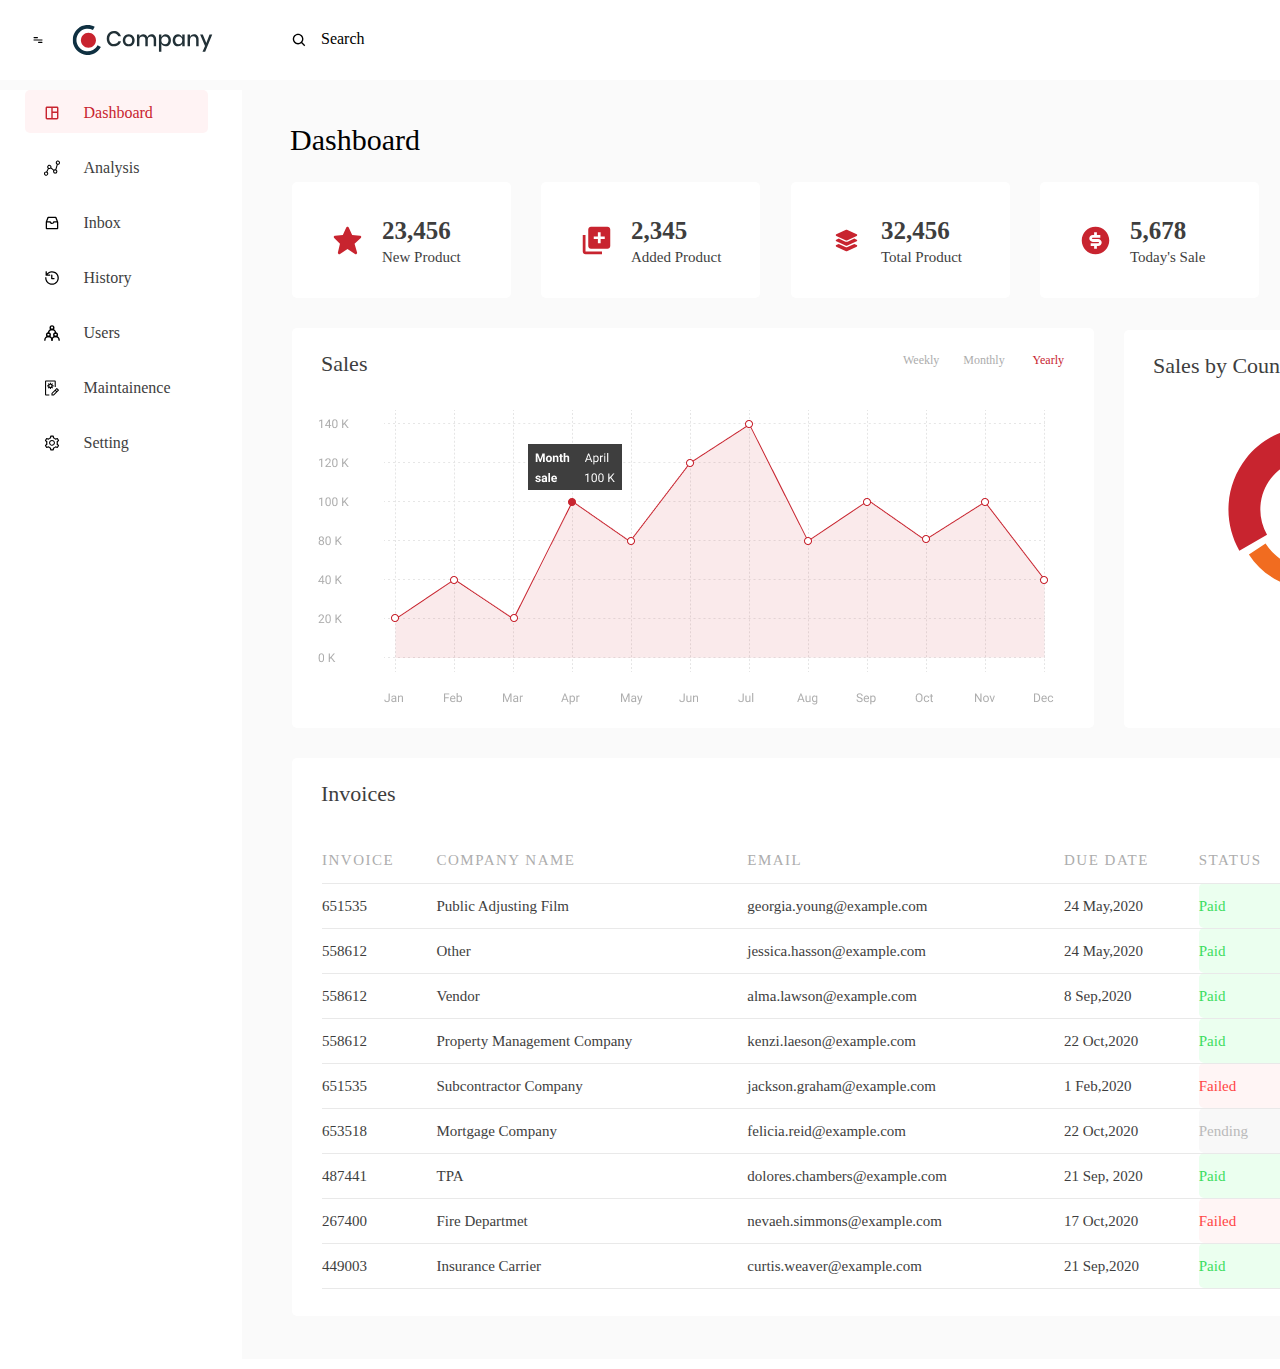
==== dashboard.html @ c4febeeb "Assignment2 Completed(Some Css properties in innerpage remaining)" ====
<!DOCTYPE html>
<html lang="en">
<head>
    <meta charset="UTF-8">
    <meta name="viewport" content="width=device-width, initial-scale=1.0">
    <title>Dashboard</title>
    <link rel="stylesheet" href="css/dashboard-style.css">
</head>
<body>
    <div class="dashboard-main">
    <div>
        <header class="dashboard-header">
            <img src="images/menu-bar.svg" alt="menu-bar" id="menu-bar">

            <img src="images/logo.svg" alt="logo" id="dashboard-logo">

            <img src="images/search-icon.svg" alt="search" id="search-icon">

            <b id="search">Search</b>

            <img src="images/notification-icon.svg" alt="notification-icon" id="notification-icon">

            <img src="images/profile.png" alt="profile-photo" id="profile">

            <b id="profile-name">John Doe</b>

            <img src="images/downward-arrow.svg" alt="down-arrow" id="down-arrow">


        </header>
    </div>

    <aside>
        <nav>
            <ul>
                <li id="active"> <a href="#"> <img src="images/dashboard-active.svg" alt="" class="nav-icon"> <span class="nav-item" id="active-text">Dashboard</span> </a> </li>
                <li> <a href="#"> <img src="images/graph-default.svg" alt="" class="nav-icon"><span class="nav-item">Analysis</span></a> </li>
                <li> <a href="#"> <img src="images/inbox-default.svg" alt="" class="nav-icon"><span class="nav-item">Inbox</span> </a> </li>
                <li> <a href="#"> <img src="images/clock-default.svg" alt="" class="nav-icon"><span class="nav-item">History</span> </a> </li>
                <li> <a href="#"> <img src="images/user-default.svg" alt="" class="nav-icon"><span class="nav-item">Users</span> </a> </li>
                <li> <a href="#"> <img src="images/maintenance-default.svg" alt="" class="nav-icon"><span class="nav-item">Maintainence</span></a> </li>
                <li> <a href="#"> <img src="images/setting-default.svg" alt="" class="nav-icon"><span class="nav-item">Setting</span></a> </li>
            </ul>
        </nav>
    </aside>

    <main>
        <h1>Dashboard</h1>
        <div class="insights">
            <div class="new-product">
                <div class="left">
                    <img src="images/star.svg" alt="" class="insight-img">
                </div>
                <div class="right">
                    <p id="data"> 23,456</p>
                    <p id="data-text">New Product</p>
                </div>
            </div>

            <div class="added-product">
                <div class="left">
                    <img src="images/new-product.svg" alt="" class="insight-img">
                </div>
                <div class="right">
                    <p id="data"> 2,345</p>
                    <p id="data-text">Added Product</p>
                </div>
            </div>

            <div class="total-product">
                <div class="left">
                    <img src="images/total-product.svg" alt="" class="insight-img">
                </div>
                <div class="right">
                    <p id="data"> 32,456</p>
                    <p id="data-text">Total Product</p>
                </div>
            </div>

            <div class="todays-sale">
                <div class="left">
                    <img src="images/dollar-filled.svg" alt="" class="insight-img">
                </div>
                <div class="right">
                    <p id="data"> 5,678</p>
                    <p id="data-text">Today's Sale</p>
                </div>
            </div>

            <div class="total-sale">
                <div class="left">
                    <img src="images/money-bag.svg" alt="" class="insight-img">
                </div>
                <div class="right">
                    <p id="data"> 33,5342</p>
                    <p id="data-text">Total Sale</p>
                </div>
            </div>
        </div>

        <div class="sales">
            <div class="top">
                <span class="sales-title">Sales</span>
                <span class="sales-time">Weekly &nbsp; &nbsp;&nbsp;&nbsp;&nbsp; Monthly</span>
                <span class="sales-year">Yearly </span>   
            </div>
            <div class="bottom">
                <img src="images/data-graph.png" alt="">
            </div>
        </div>

        <div class="sales-by-country">
            <div class="sales-top">
                <span class="sales-title">Sales by Country</span>

            </div>
            <div class="sales-bottom">
                <img src="images/pie-chart.svg" alt="">
                <!-- <span class="color-dot">.</span><span class="sales-bottom-text">United States of America</span>
                <span class="color-dot">.</span><span class="sales-bottom-text">Canada</span>
                <span class="color-dot">.</span><span class="sales-bottom-text">Russia</span>
                <span class="color-dot">.</span><span class="sales-bottom-text">India</span> -->
            </div>
        </div>


        <div class="invoices">
            <div class="invoices-top">
                <span class="sales-title">Invoices</span>
                <span class="sales-year">View all</span>
            </div>
            
            <div class="invoices-bottom">
                <table class="invoice-table">
                    <tr>
                        <th>INVOICE</th>
                        <th>COMPANY NAME</th>
                        <th>EMAIL</th>
                        <th>DUE DATE</th>
                        <th>STATUS</th>
                        <th>AMOUNT</th>
                    </tr>
                    <tr>
                        <td>651535</td>
                        <td>Public Adjusting Film</td>
                        <td>georgia.young@example.com</td>
                        <td>24 May,2020</td>
                        <td class="status-sucess"> <span>Paid</span></td>
                        <td>$47,800</td>
                    </tr>
                    <tr>
                        <td>558612</td>
                        <td>Other</td>
                        <td>jessica.hasson@example.com</td>
                        <td>24 May,2020</td>
                        <td class="status-sucess"> <span>Paid</span></td>
                        <td>$98,000</td>
                    </tr>

                    <tr>
                        <td>558612</td>
                        <td>Vendor</td>
                        <td>alma.lawson@example.com</td>
                        <td>8 Sep,2020</td>
                        <td class="status-sucess"> <span>Paid</span></td>
                        <td>$20,900</td>
                    </tr>

                    <tr>
                        <td>558612</td>
                        <td>Property Management Company</td>
                        <td>kenzi.laeson@example.com</td>
                        <td>22 Oct,2020</td>
                        <td class="status-sucess"> <span>Paid</span></td>
                        <td>$10,570</td>
                    </tr>

                    <tr>
                        <td>651535</td>
                        <td>Subcontractor Company</td>
                        <td>jackson.graham@example.com</td>
                        <td>1 Feb,2020</td>
                        <td class="status-failed"> <span>Failed</span></td>
                        <td>$10,200</td>
                    </tr>

                    <tr>
                        <td>653518</td>
                        <td>Mortgage Company</td>
                        <td>felicia.reid@example.com</td>
                        <td>22 Oct,2020</td>
                        <td class="status-pending"> <span>Pending</span></td>
                        <td>$12,600</td>
                    </tr>

                    <tr>
                        <td>487441</td>
                        <td>TPA</td>
                        <td>dolores.chambers@example.com</td>
                        <td>21 Sep, 2020</td>
                        <td class="status-sucess"> <span>Paid</span></td>
                        <td>$11,170</td>
                    </tr>

                    <tr>
                        <td>267400</td>
                        <td>Fire Departmet</td>
                        <td>nevaeh.simmons@example.com</td>
                        <td>17 Oct,2020</td>
                        <td class="status-failed"> <span>Failed</span></td>
                        <td>$47,800</td>
                    </tr>

                    <tr>
                        <td>449003</td>
                        <td>Insurance Carrier</td>
                        <td>curtis.weaver@example.com</td>
                        <td>21 Sep,2020</td>
                        <td class="status-sucess"> <span>Paid</span></td>
                        <td>$10,000</td>
                    </tr>

                </table>
            </div>

        </div>

    </main>


    </div>  
</body>
</html>
---- css/dashboard-style.css ----
/* Dashbaord Page CSS */

*{
    padding: 0;
    margin: 0;
    text-decoration: none;
    list-style: none;
    box-sizing: border-box;
}


.dashboard-main{
    
    top: 0px;
    left: 0px;
    width: 1560px;
    height: 1359px;
    background: #FAFAFA 0% 0% no-repeat padding-box;
    opacity: 1;
}

/* Header CSS */

.dashboard-header{
    top: 0px;
    left: 0px;
    width: 1560px;
    height: 80px;
    background: #FFFFFF 0% 0% no-repeat padding-box;
    opacity: 1;    
}

#menu-bar{
    position: absolute;
    top: 34px;
    left: 29px;
    width: 18px;
    height: 12px;
    opacity: 1;
}

#dashboard-logo{
    position: absolute;
    top: 25px;
    left: 72px;
    width: 142px;
    height: 30px;
    opacity: 1;
}

#search-icon{
    position: absolute;
    top: 32px;
    left: 291px;
    width: 16px;
    height: 16px;
    opacity: 1;
}

#search{
    position: absolute;
    top: 28px;
    left: 321px;
    width: 49px;
    height: 21px;
    text-align: left;
    font: normal normal normal 16px/21px Roboto;
    letter-spacing: 0px;
    
    opacity: 1;
}

#notification-icon{
    position: absolute;
    top: 28px;
    left: 1294px;
    width: 22px;
    height: 21px;
    opacity: 1;
}

#profile{
    position: absolute;
    top: 18px;
    left: 1368px;
    width: 44px;
    height: 44px;
    background: transparent url('img/Ellipse 19.png') 0% 0% no-repeat padding-box;
    opacity: 1;
}

#profile-name{
    position: absolute;
    top: 28px;
    left: 1424px;
    width: 68px;
    height: 21px;
    text-align: left;
    font: normal normal normal 16px/21px Roboto;
    letter-spacing: 0px;
    color: #000000;
    opacity: 1;    
}

#down-arrow{
    position: absolute;
    top: 37px;
    left: 1507px;
    width: 10px;
    height: 6px;
    opacity: 1;
}

/* Navbar Css */

aside{
    float: left;
}

nav{
    width: 242px;
    height: 1279px;
    align-items: center;
    background: #FFFFFF 0% 0% no-repeat padding-box;
    opacity: 1;
}



li img{
    margin-top: 14px;
    margin-bottom: 14px;
    margin-right: 12.5px;
    margin-left: 18px;
    max-width: 19px;
    max-height: 18px;
    float: left;
}

a img{
    margin-top: 14px;
    margin-bottom: 14px;
    margin-right: 12.5px;
    margin-left: 18px;
    max-width: 19px;
    max-height: 18px;
    float: left;
}



ul li{
    margin: 25px;
    margin-top: 10px;
    margin-bottom: 12px;
    margin-right: 60px;
    width: 183px;
    height: 43px;
    
    border-radius: 5px;
    opacity: 1;
}

#active{
    background: #FFF3F4 0% 0% no-repeat padding-box;
}

#active-text{
    color: #C8242F;
}

li a{
    margin: 10px;
    text-decoration: none;
    font: normal normal normal 16px/21px Roboto;
    color: #3E3E3E;
}

li span{
    margin-top: 11.5px;
    position: absolute;
}

/* Insights CSS */


h1{
    margin: 48px;
    margin-top: 40px;
    margin-bottom: 0px;
    float: left;
    width: 146px;
    height: 39px;
    text-align: left;
    font: normal normal 30px/39px Roboto;
    letter-spacing: 0px;
    color: #000000;
    opacity: 1;    
}

.new-product{
    position: absolute;
    top: 182px;
    left: 292px;
    width: 219px;
    height: 116px;
    background: #FFFFFF 0% 0% no-repeat padding-box;
    border-radius: 5px;
}

.added-product{
    position: absolute;
    top: 182px;
    left: 541px;
    width: 219px;
    height: 116px;
    background: #FFFFFF 0% 0% no-repeat padding-box;
    border-radius: 5px;
}

.total-product{
    position: absolute;
    top: 182px;
    left: 791px;
    width: 219px;
    height: 116px;
    background: #FFFFFF 0% 0% no-repeat padding-box;
    border-radius: 5px;
}

.todays-sale{
    position: absolute;
    top: 182px;
    left: 1040px;
    width: 219px;
    height: 116px;
    background: #FFFFFF 0% 0% no-repeat padding-box;
    border-radius: 5px;
}

.total-sale{
    position: absolute;
    top: 182px;
    left: 1290px;
    width: 219px;
    height: 116px;
    background: #FFFFFF 0% 0% no-repeat padding-box;
    border-radius: 5px;
}

.insights{
    float: left;
}

.left img{
    float: left;
    margin-top: 42px;
    margin-left: 39px;
    width: 33px;
    height: 33px;
}
.right{
    margin-top: 32px;
    margin-left: 90px;
}

#data{
    text-align: left;
    font: normal normal bold 25px/33px Roboto;
    letter-spacing: 0px;
    color: #3E3E3E;
    opacity: 1;
}

#data-text{
    text-align: left;
    font: normal normal normal 15px/20px Roboto;
    letter-spacing: 0px;
    color: #3E3E3E;
    opacity: 1;
}

.sales{
    position: absolute;
    top: 328px;
    left: 292px;
    width: 802px;
    height: 400px;
    background: #FFFFFF 0% 0% no-repeat padding-box;
    border-radius: 5px;
    opacity: 1;
}

.bottom
{
    margin-top: 82px;
    margin-left: 26px;
    width: 649px;
    height: 234px;
    opacity: 1;
}

.sales-title{
    margin-top: 21px;
    margin-left: 29px;
    position: absolute;
    text-align: left;
    font: normal normal 22px/29px Roboto;
    letter-spacing: 0px;
    color: #3E3E3E;
    opacity: 1;
}

.sales-time{
    float: left;
    margin-right: 20px;
    margin-left: 611px;
    margin-top: 24px;
    text-align: left;
    font: normal normal normal 12px/16px Roboto;
    letter-spacing: 0px;
    color: #ADADAD;
    opacity: 1;
}

.sales-year{
    margin-right: 30px;
    margin-top: 24px;
    float: right;
    text-align: left;
    font: normal normal normal 12px/16px Roboto;
    letter-spacing: 0px;
    color: #C8242F;
    opacity: 1;
}

.sales-by-country{
    position: absolute;
    top: 330px;
    left: 1124px;
    width: 385px;
    height: 398px;
    background: #FFFFFF 0% 0% no-repeat padding-box;
    border-radius: 5px;
    opacity: 1;
}


.invoices{
    position: absolute;
    top: 758px;
    left: 292px;
    width: 1217px;
    height: 558px;
    background: #FFFFFF 0% 0% no-repeat padding-box;
    border-radius: 5px;
    opacity: 1;
}

.sales-bottom img{
    margin-left: 89px;
    margin-top: 78px;
    width: 200px;
    height: 208px;
}

.invoice-table{
    margin-top: 80px;
    margin-left: 30px;
    margin-right: 30px;
    width: 90%;
    border-collapse: collapse;
}
tr{

    height:45px;
    border-bottom: 1px solid #E9E9E9;
}

table th{
    text-align: left;
    font: normal normal normal 15px/20px Roboto;
    letter-spacing: 1.5px;
    color: #ADADAD;
    opacity: 1;
}

table td{

    text-align: left;
    font: normal normal normal 15px/20px Roboto;
    letter-spacing: 0px;
    color: #3E3E3E;
    opacity: 1;
}

.status-sucess{
    text-align: left;
    background: #EBFFEF 0% 0% no-repeat padding-box;
    border-radius: 5px;
    font: normal normal normal 15px/20px Roboto;
    letter-spacing: 0px;
    color: #3CDD5F;
    opacity: 1;
}

.status-failed{
    background: #FFF5F5 0% 0% no-repeat padding-box;
    border-radius: 5px;
    text-align: left;
    font: normal normal normal 15px/20px Roboto;
    letter-spacing: 0px;
    color: #FF4545;
}

.status-pending{
    background: #F8F8F8 0% 0% no-repeat padding-box;
    border-radius: 5px;
    text-align: left;
    font: normal normal normal 15px/20px Roboto;
    letter-spacing: 0px;
    color: #BABABA;
}
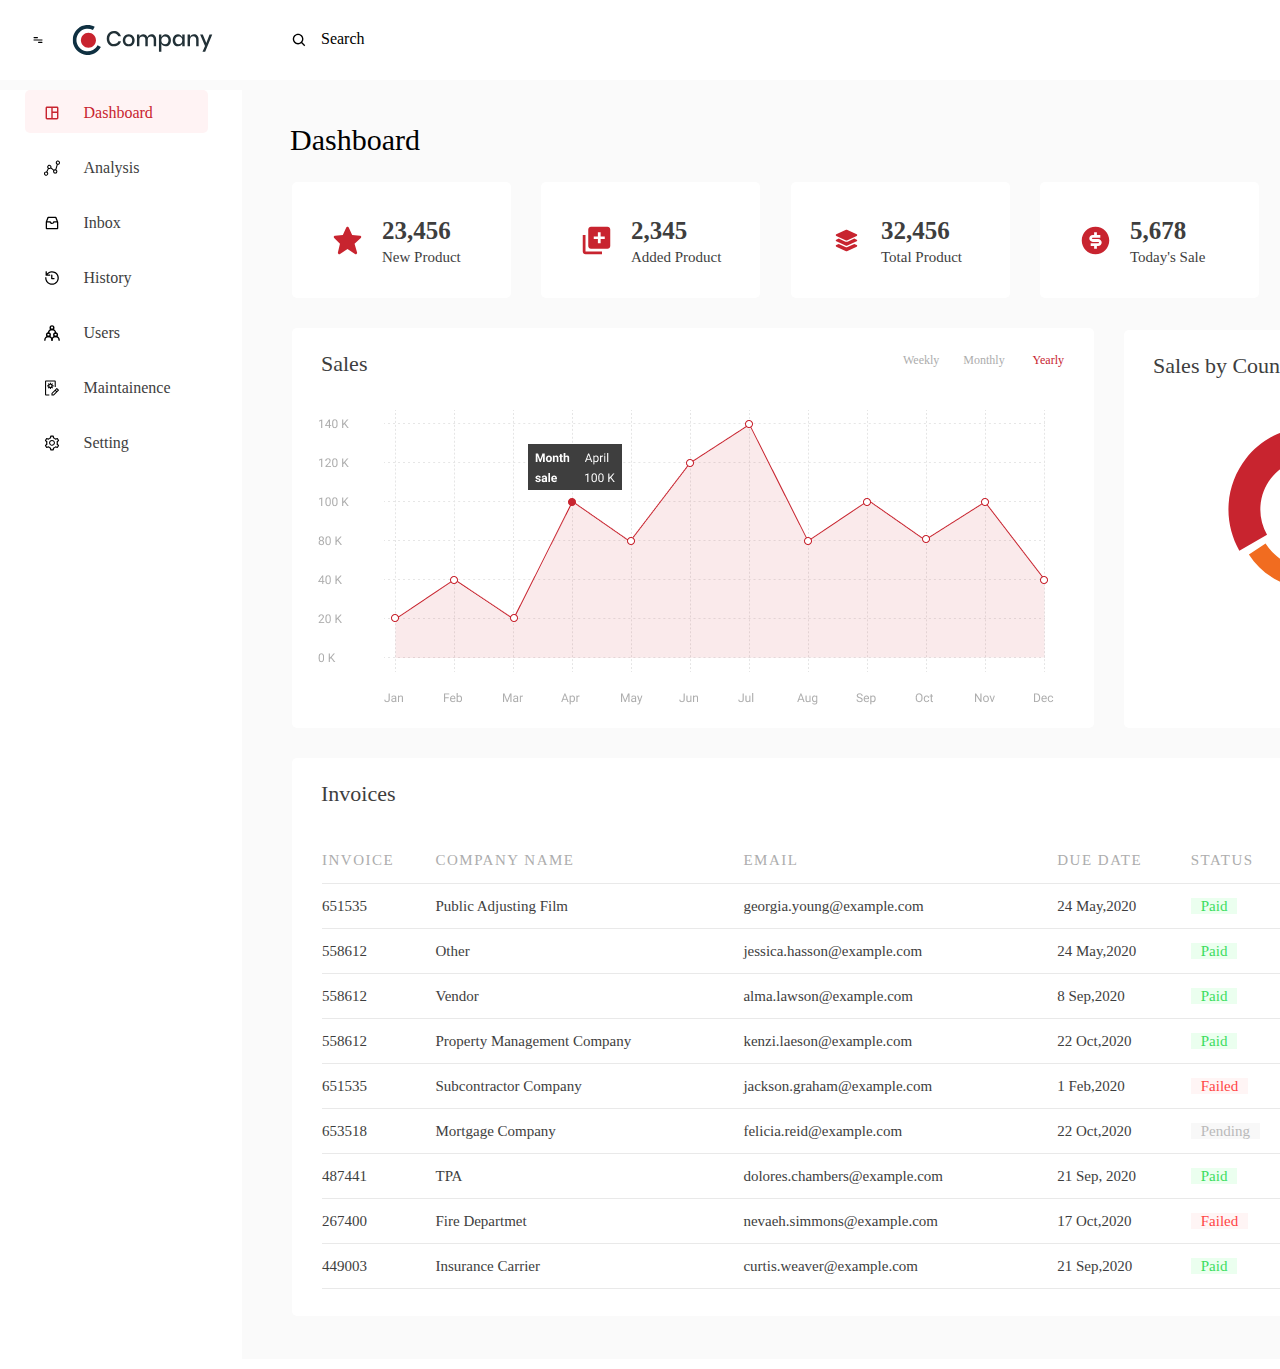
==== commit 91bfdb88: "Assignment 2 all task" ====
--- a/dashboard.html
+++ b/dashboard.html
@@ -145,7 +145,7 @@
                         <td>Public Adjusting Film</td>
                         <td>georgia.young@example.com</td>
                         <td>24 May,2020</td>
-                        <td class="status-sucess"> <span>Paid</span></td>
+                        <td class="status-sucess"> <span><span>Paid</span></span></td>
                         <td>$47,800</td>
                     </tr>
                     <tr>
@@ -153,7 +153,7 @@
                         <td>Other</td>
                         <td>jessica.hasson@example.com</td>
                         <td>24 May,2020</td>
-                        <td class="status-sucess"> <span>Paid</span></td>
+                        <td class="status-sucess"> <span><span>Paid</span></span></td>
                         <td>$98,000</td>
                     </tr>
 
@@ -162,7 +162,7 @@
                         <td>Vendor</td>
                         <td>alma.lawson@example.com</td>
                         <td>8 Sep,2020</td>
-                        <td class="status-sucess"> <span>Paid</span></td>
+                        <td class="status-sucess"> <span><span>Paid</span></span></td>
                         <td>$20,900</td>
                     </tr>
 
@@ -171,7 +171,7 @@
                         <td>Property Management Company</td>
                         <td>kenzi.laeson@example.com</td>
                         <td>22 Oct,2020</td>
-                        <td class="status-sucess"> <span>Paid</span></td>
+                        <td class="status-sucess"> <span><span>Paid</span></span></td>
                         <td>$10,570</td>
                     </tr>
 
@@ -180,7 +180,7 @@
                         <td>Subcontractor Company</td>
                         <td>jackson.graham@example.com</td>
                         <td>1 Feb,2020</td>
-                        <td class="status-failed"> <span>Failed</span></td>
+                        <td class="status-failed"> <span><span>Failed</span></span></td>
                         <td>$10,200</td>
                     </tr>
 
@@ -189,7 +189,7 @@
                         <td>Mortgage Company</td>
                         <td>felicia.reid@example.com</td>
                         <td>22 Oct,2020</td>
-                        <td class="status-pending"> <span>Pending</span></td>
+                        <td class="status-pending"> <span><span>Pending</span></span></td>
                         <td>$12,600</td>
                     </tr>
 
@@ -198,7 +198,7 @@
                         <td>TPA</td>
                         <td>dolores.chambers@example.com</td>
                         <td>21 Sep, 2020</td>
-                        <td class="status-sucess"> <span>Paid</span></td>
+                        <td class="status-sucess"> <span><span>Paid</span></span></td>
                         <td>$11,170</td>
                     </tr>
 
@@ -207,7 +207,7 @@
                         <td>Fire Departmet</td>
                         <td>nevaeh.simmons@example.com</td>
                         <td>17 Oct,2020</td>
-                        <td class="status-failed"> <span>Failed</span></td>
+                        <td class="status-failed"> <span><span>Failed</span></span></td>
                         <td>$47,800</td>
                     </tr>
 
@@ -216,7 +216,7 @@
                         <td>Insurance Carrier</td>
                         <td>curtis.weaver@example.com</td>
                         <td>21 Sep,2020</td>
-                        <td class="status-sucess"> <span>Paid</span></td>
+                        <td class="status-sucess"> <span><span>Paid</span></span></td>
                         <td>$10,000</td>
                     </tr>
 
--- a/css/dashboard-style.css
+++ b/css/dashboard-style.css
@@ -396,28 +396,50 @@
 
 .status-sucess{
     text-align: left;
+    border-radius: 5px;
+    font: normal normal normal 15px/20px Roboto;
+    letter-spacing: 0px;
+    color: #3CDD5F;
+    opacity: 1;
+}
+
+.status-sucess span{
     background: #EBFFEF 0% 0% no-repeat padding-box;
-    border-radius: 5px;
-    font: normal normal normal 15px/20px Roboto;
-    letter-spacing: 0px;
-    color: #3CDD5F;
-    opacity: 1;
+}
+
+.status-sucess span span{
+    margin: 10px;
 }
 
 .status-failed{
+    
+    border-radius: 5px;
+    text-align: left;
+    font: normal normal normal 15px/20px Roboto;
+    letter-spacing: 0px;
+    color: #FF4545;
+}
+
+.status-failed span{
     background: #FFF5F5 0% 0% no-repeat padding-box;
-    border-radius: 5px;
-    text-align: left;
-    font: normal normal normal 15px/20px Roboto;
-    letter-spacing: 0px;
-    color: #FF4545;
+}
+.status-failed span span{
+    margin: 10px;
 }
 
 .status-pending{
+    
+    border-radius: 5px;
+    text-align: left;
+    font: normal normal normal 15px/20px Roboto;
+    letter-spacing: 0px;
+    color: #BABABA;
+}
+
+.status-pending span{
     background: #F8F8F8 0% 0% no-repeat padding-box;
-    border-radius: 5px;
-    text-align: left;
-    font: normal normal normal 15px/20px Roboto;
-    letter-spacing: 0px;
-    color: #BABABA;
-}
+}
+
+.status-pending span span{
+    margin:10px;
+}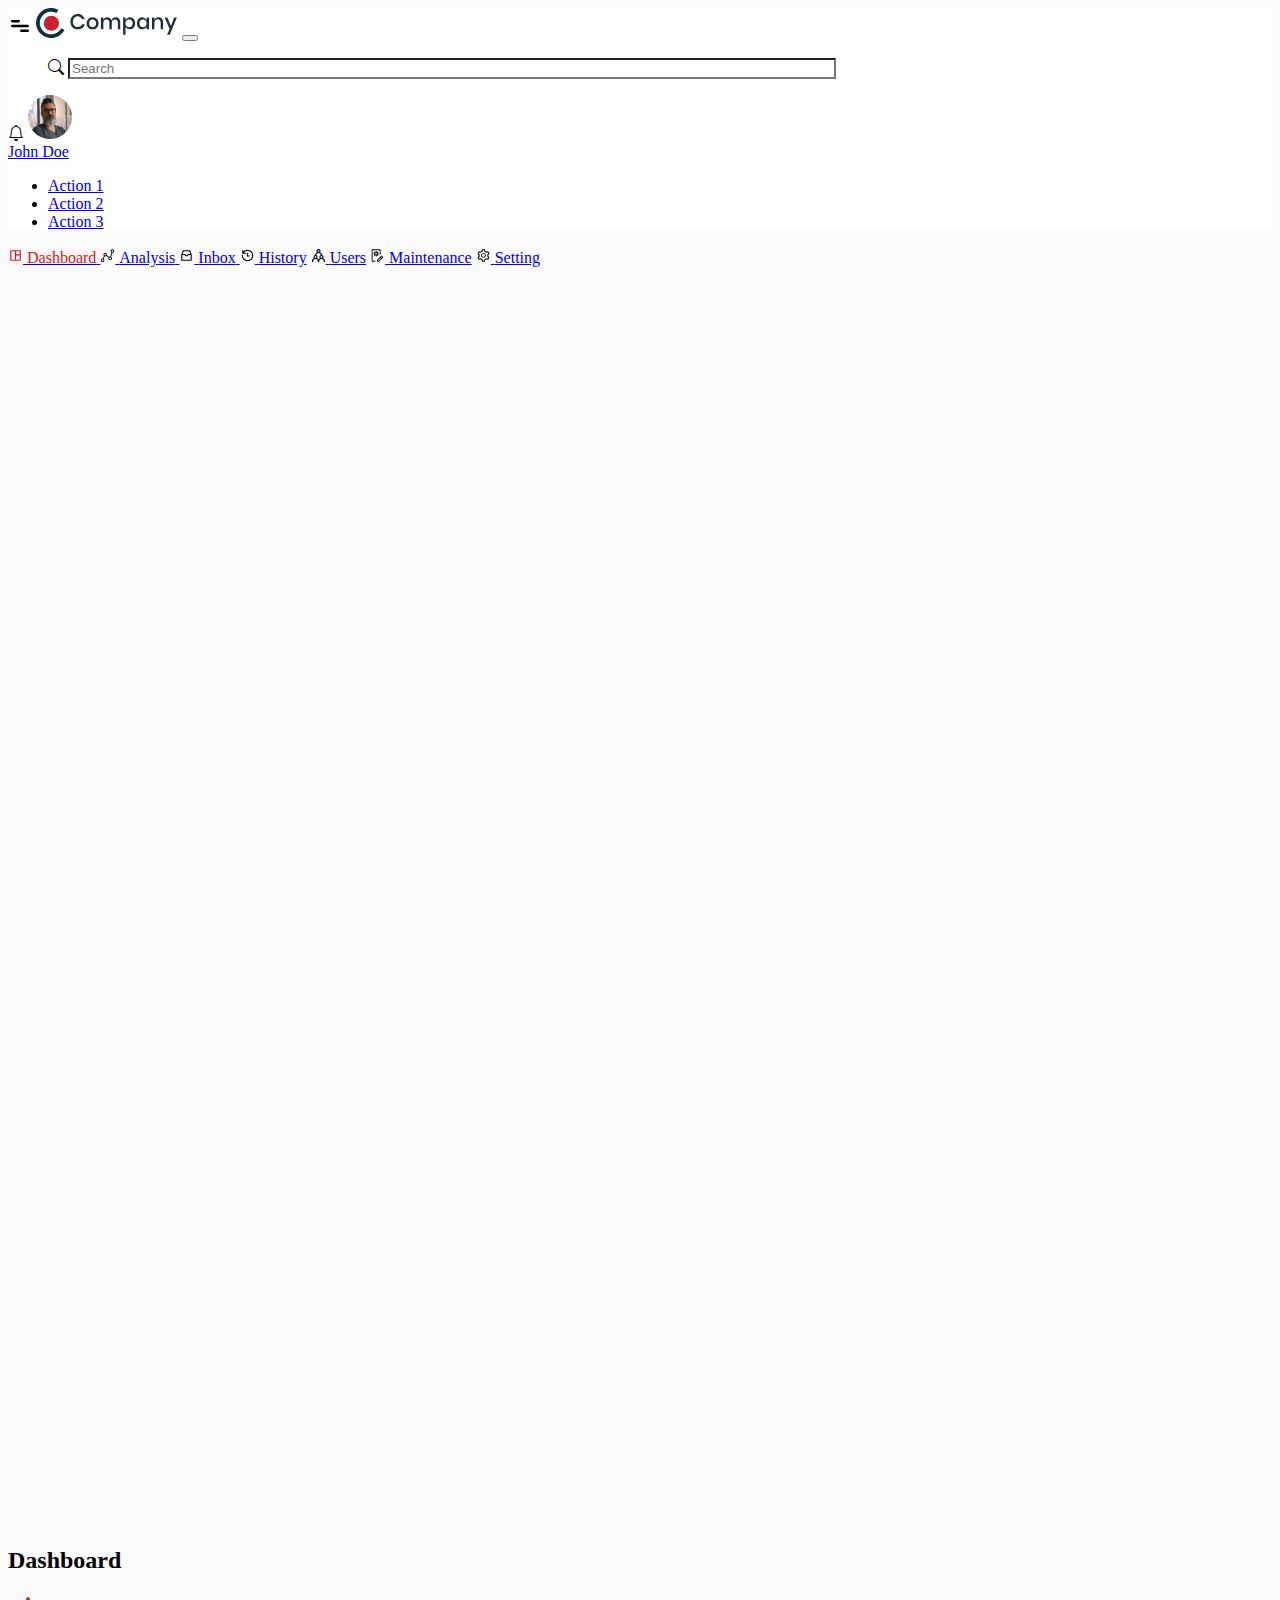
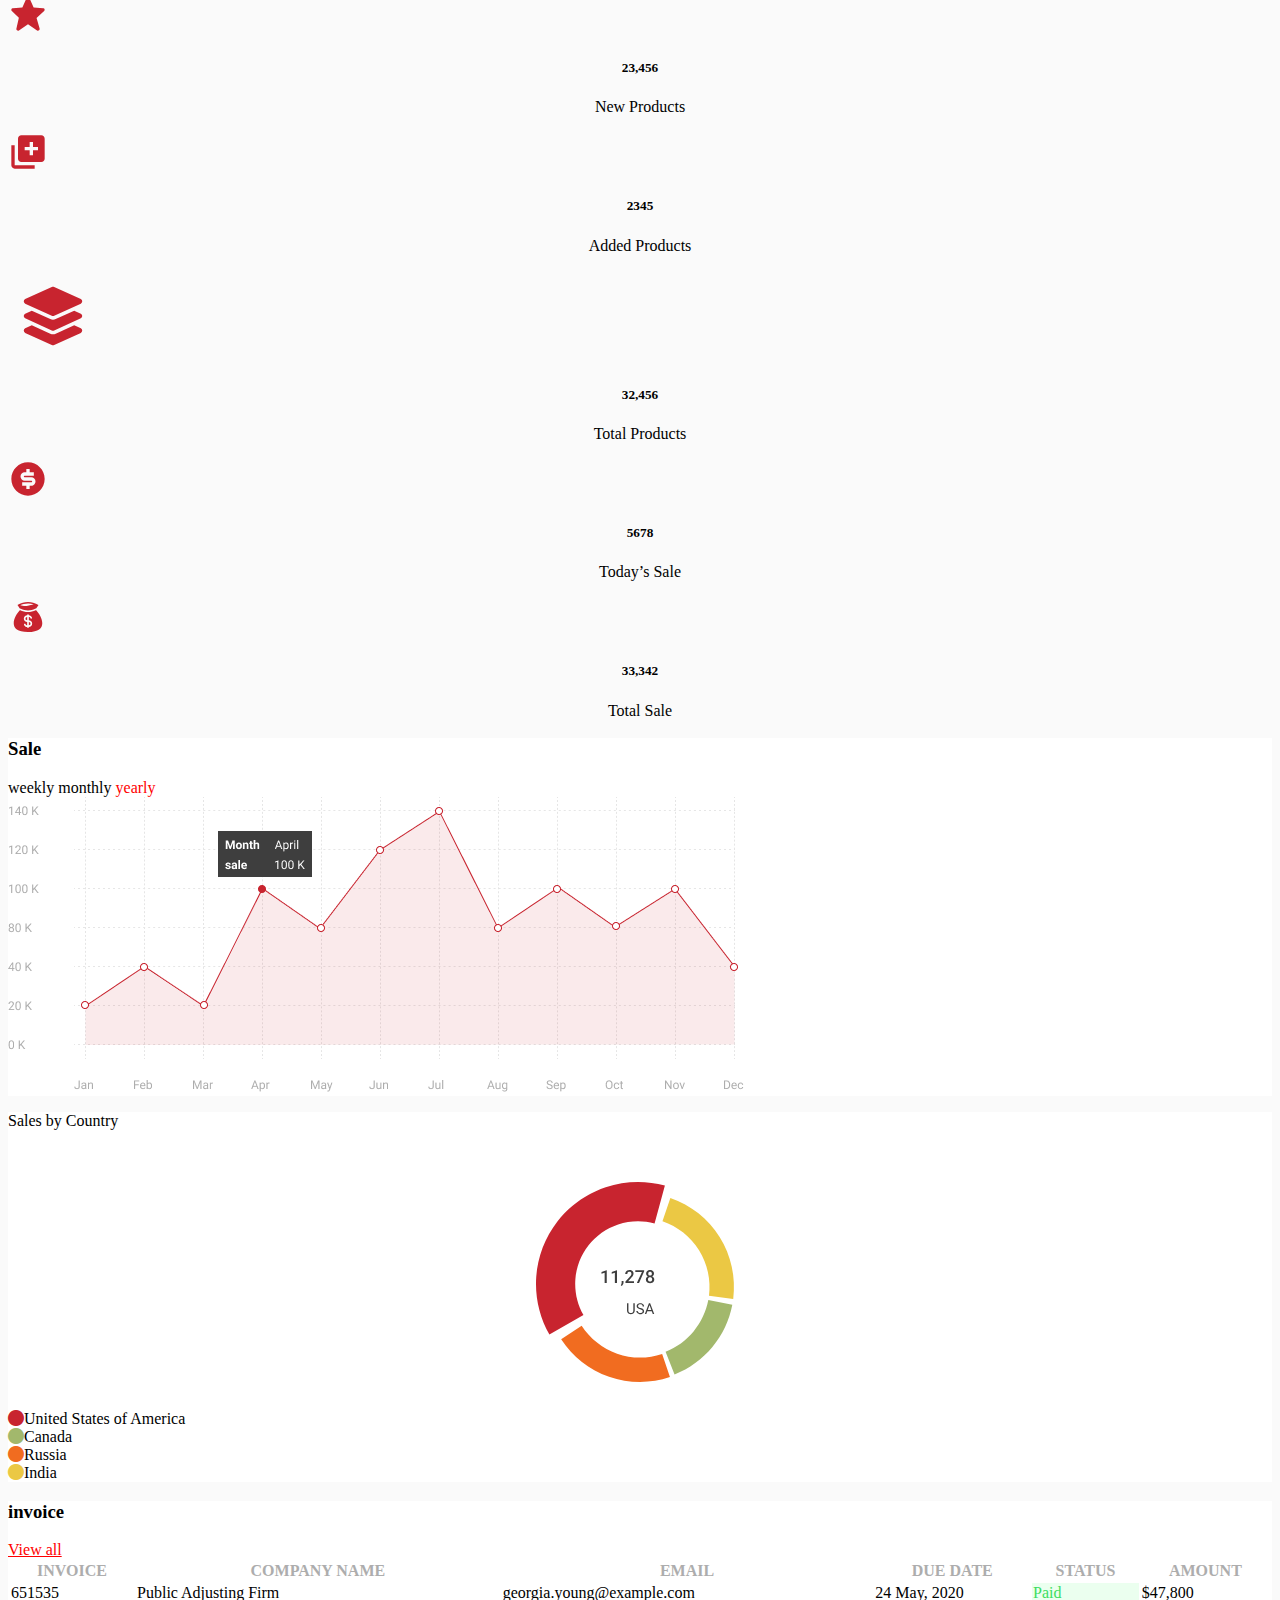
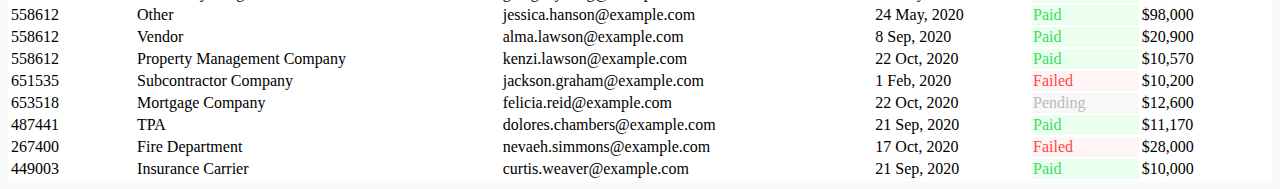
==== commit 1a88143d: "Made dashboard completely responsive" ====
--- a/dashboard.html
+++ b/dashboard.html
@@ -1,233 +1,371 @@
 <!DOCTYPE html>
 <html lang="en">
+
 <head>
     <meta charset="UTF-8">
+    <meta http-equiv="X-UA-Compatible" content="IE=edge">
     <meta name="viewport" content="width=device-width, initial-scale=1.0">
     <title>Dashboard</title>
-    <link rel="stylesheet" href="css/dashboard-style.css">
+    <link href="https://cdn.jsdelivr.net/npm/bootstrap@5.3.0-alpha1/dist/css/bootstrap.min.css" rel="stylesheet"
+        integrity="sha384-GLhlTQ8iRABdZLl6O3oVMWSktQOp6b7In1Zl3/Jr59b6EGGoI1aFkw7cmDA6j6gD" crossorigin="anonymous">
+    <link rel="stylesheet" href="https://cdn.jsdelivr.net/npm/bootstrap-icons@1.10.3/font/bootstrap-icons.css">
+    
+    <!-- ------------------------------------------------------------------Internal CSS ----------------------------------------------------------------->
+    
+    <style>
+        table {
+            display: block;
+            overflow-x: auto;
+            white-space: nowrap;
+        }
+
+        table tbody {
+            display: table;
+            width: 100%;
+        }
+
+    </style>
 </head>
-<body>
-    <div class="dashboard-main">
-    <div>
-        <header class="dashboard-header">
-            <img src="images/menu-bar.svg" alt="menu-bar" id="menu-bar">
-
-            <img src="images/logo.svg" alt="logo" id="dashboard-logo">
-
-            <img src="images/search-icon.svg" alt="search" id="search-icon">
-
-            <b id="search">Search</b>
-
-            <img src="images/notification-icon.svg" alt="notification-icon" id="notification-icon">
-
-            <img src="images/profile.png" alt="profile-photo" id="profile">
-
-            <b id="profile-name">John Doe</b>
-
-            <img src="images/downward-arrow.svg" alt="down-arrow" id="down-arrow">
-
-
-        </header>
-    </div>
-
-    <aside>
-        <nav>
-            <ul>
-                <li id="active"> <a href="#"> <img src="images/dashboard-active.svg" alt="" class="nav-icon"> <span class="nav-item" id="active-text">Dashboard</span> </a> </li>
-                <li> <a href="#"> <img src="images/graph-default.svg" alt="" class="nav-icon"><span class="nav-item">Analysis</span></a> </li>
-                <li> <a href="#"> <img src="images/inbox-default.svg" alt="" class="nav-icon"><span class="nav-item">Inbox</span> </a> </li>
-                <li> <a href="#"> <img src="images/clock-default.svg" alt="" class="nav-icon"><span class="nav-item">History</span> </a> </li>
-                <li> <a href="#"> <img src="images/user-default.svg" alt="" class="nav-icon"><span class="nav-item">Users</span> </a> </li>
-                <li> <a href="#"> <img src="images/maintenance-default.svg" alt="" class="nav-icon"><span class="nav-item">Maintainence</span></a> </li>
-                <li> <a href="#"> <img src="images/setting-default.svg" alt="" class="nav-icon"><span class="nav-item">Setting</span></a> </li>
-            </ul>
-        </nav>
-    </aside>
-
-    <main>
-        <h1>Dashboard</h1>
-        <div class="insights">
-            <div class="new-product">
-                <div class="left">
-                    <img src="images/star.svg" alt="" class="insight-img">
-                </div>
-                <div class="right">
-                    <p id="data"> 23,456</p>
-                    <p id="data-text">New Product</p>
-                </div>
-            </div>
-
-            <div class="added-product">
-                <div class="left">
-                    <img src="images/new-product.svg" alt="" class="insight-img">
-                </div>
-                <div class="right">
-                    <p id="data"> 2,345</p>
-                    <p id="data-text">Added Product</p>
-                </div>
-            </div>
-
-            <div class="total-product">
-                <div class="left">
-                    <img src="images/total-product.svg" alt="" class="insight-img">
-                </div>
-                <div class="right">
-                    <p id="data"> 32,456</p>
-                    <p id="data-text">Total Product</p>
-                </div>
-            </div>
-
-            <div class="todays-sale">
-                <div class="left">
-                    <img src="images/dollar-filled.svg" alt="" class="insight-img">
-                </div>
-                <div class="right">
-                    <p id="data"> 5,678</p>
-                    <p id="data-text">Today's Sale</p>
-                </div>
-            </div>
-
-            <div class="total-sale">
-                <div class="left">
-                    <img src="images/money-bag.svg" alt="" class="insight-img">
-                </div>
-                <div class="right">
-                    <p id="data"> 33,5342</p>
-                    <p id="data-text">Total Sale</p>
+
+<body style="background-color: #FAFAFA;">
+
+
+  <!------------------------------------------------------------------- Header ------------------------------------------------------------------------>
+
+    <nav class="navbar navbar-expand-lg " style="background-color: white;">
+        <div class="container-fluid">
+
+            <a href="#"><img src="./images/menu-bar.svg" class="me-2"></a>
+
+
+            <img src="./images/header-logo.svg">
+
+            <button class="navbar-toggler" type="button" data-bs-toggle="collapse"
+                data-bs-target="#navbarSupportedContent" aria-controls="navbarSupportedContent" aria-expanded="false"
+                aria-label="Toggle navigation">
+                <span class="navbar-toggler-icon">
+                </span>
+            </button>
+
+            <div class="collapse navbar-collapse" id="navbarSupportedContent">
+                <ul class="navbar-nav me-auto mb-2 mb-lg-0">
+                    <form class="d-flex ms-3" role="search">
+                        <i class="bi bi-search my-auto"></i>
+                        <input class="form-control me-2 ms-3 border-0 " style="width: 60vw; background-color: white;"
+                            type="search" placeholder="Search" aria-label="Search">
+
+                    </form>
+                </ul>
+                <div class="d-flex">
+                    <i class="bi bi-bell my-auto"></i>
+                    <img src="./images/profile.png" class="ms-3">
+
+
+                    <div class="dropdown-center my-auto">
+                        <a class="nav-link dropdown-toggle  ms-3 me-5" href="#" role="button" data-bs-toggle="dropdown"
+                            aria-expanded="false">
+                            John Doe
+                        </a>
+
+                        <ul class="dropdown-menu dropdown-menu-end dropdown-menu-lg-start">
+                            <li><a class="dropdown-item" href="#">Action 1</a></li>
+                            <li><a class="dropdown-item" href="#">Action 2 </a></li>
+                            <li><a class="dropdown-item" href="#">Action 3 </a></li>
+                        </ul>
+                    </div>
+
                 </div>
             </div>
         </div>
-
-        <div class="sales">
-            <div class="top">
-                <span class="sales-title">Sales</span>
-                <span class="sales-time">Weekly &nbsp; &nbsp;&nbsp;&nbsp;&nbsp; Monthly</span>
-                <span class="sales-year">Yearly </span>   
+    </nav>
+
+
+<!------------------------------------------------------------------ Header Over ------------------------------------------------------------------------->
+
+
+
+<!-- --------------------------------------------------------------Navigation Bar ------------------------------------------------------------------------>
+ 
+<div class="row">
+        <div class="col-lg-2 d-none d-lg-block d-xl-block d-xxl-block ">
+            <nav id="sidebarMenu" class="collapse d-lg-block sidebar collapse bg-white my-auto">
+                <div class="position-sticky">
+                    <div class="list-group list-group-flush mx-3 mt-4" style="height: 1280px;">
+                        <a href="#" class="list-group-item list-group-item-action py-2 mb-2 ripple border-0" aria-current="true">
+                            <a href="#" class="list-group-item list-group-item-action py-2 mb-2 ripple border-0" style="background: #FFF3F4 0% 0% no-repeat padding-box;">
+                                <img src="images/dashboard-active.svg " class="my-auto" style="width: 15px; height: 15px;" alt="">
+                                <span style="font: normal normal normal 16px/21px Roboto;color: #C8242F;">Dashboard</span>
+                            </a>
+
+                            <a href="innerpage.html" class="list-group-item list-group-item-action py-2 mb-2 ripple  border-0">
+                                <img src="images/graph-default.svg " class="my-auto" style="width: 15px; height: 15px;" alt="">
+                                <span style="font: normal normal normal 16px/21px Roboto;">Analysis</span>
+                            </a>
+
+                            <a href="#" class="list-group-item list-group-item-action py-2 mb-2 ripple  border-0">
+                                <img src="images/inbox-default.svg " class="my-auto" style="width: 15px; height: 15px;" alt="">
+                                <span style="font: normal normal normal 16px/21px Roboto;">Inbox</span>
+                            </a>
+                            
+                            <a href="#" class="list-group-item list-group-item-action py-2 mb-2 ripple  border-0">
+                                <img src="images/clock-default.svg " class="my-auto" style="width: 15px;
+                      height: 15px;" alt="">
+                                <span style="font: normal normal normal 16px/21px Roboto;">History</span></a>
+                            <a href="#" class="list-group-item list-group-item-action py-2 mb-2 ripple  border-0">
+                                <img src="images/user-default.svg " class="my-auto" style="width: 15px;
+                      height: 15px;" alt="">
+                                <span style="font: normal normal normal 16px/21px Roboto;">Users</span></a>
+                            <a href="#" class="list-group-item list-group-item-action py-2 mb-2 ripple  border-0">
+                                <img src="images/maintenance-default.svg" class="my-auto" style="width: 15px;
+                      height: 15px;" alt="">
+                                <span style="font: normal normal normal 16px/21px Roboto;">Maintenance</span></a>
+                            <a href="#" class="list-group-item list-group-item-action py-2 mb-2 ripple  border-0">
+                                <img src="images/setting-default.svg " class="my-auto" style="width: 15px;
+                      height: 15px;" alt="">
+                                <span style="font: normal normal normal 16px/21px Roboto;">Setting</span></a>
+
+                    </div>
+                </div>
+            </nav>
+
+<!------------------------------------------------------------------Navigation Bar End ----------------------------------------------------------------------->       
+
+
+
+<!-- -------------------------------------------------------------------Insights------------------------------------------------------------------------- -->
+
+
+</div>
+
+        <div class="col-lg-10 px-5">
+            <h2 class="my-5 ms-3">Dashboard</h2>
+            
+            <div class="row">
+                <div class="col-lg-2 col-md-6 col-sm-12 mb-2 ">
+                    <div class="card border-0">
+                        <div class=" row card-body">
+                            <div class="col-3"><img src="images/star.svg" class="py-4 ps-3"></div>
+                            <div class="col-9 py-4">
+                                <h5 class="card-title" style="text-align: center;">23,456</h5>
+                                <p class="card-text " style="text-align: center;">New Products</p>
+                            </div>
+                        </div>
+                    </div>
+                </div>
+
+                <div class="col-lg-2 col-md-6 col-sm-12 mb-2 ms-auto">
+                    <div class="card border-0">
+                        <div class=" row card-body">
+                            <div class="col-3"><img src="images/new-product.svg" class="py-4 ps-3"></div>
+                            <div class="col-9 py-4">
+                                <h5 class="card-title" style="text-align: center;">2345</h5>
+                                <p class="card-text " style="text-align: center;">Added Products</p>
+                            </div>
+                        </div>
+                    </div>
+                </div>
+
+                <div class="col-lg-2 col-md-6 col-sm-12 mb-2 ms-auto">
+                    <div class="card border-0">
+                        <div class=" row card-body">
+                            <div class="col-3"><img src="images/total-product.svg" class="py-4 ps-3" style="width:90px; height:90px;"></div>
+                            <div class="col-9 py-4">
+                                <h5 class="card-title" style="text-align: center;">32,456</h5>
+                                <p class="card-text " style="text-align: center;">Total Products</p>
+                            </div>
+                        </div>
+                    </div>
+                </div>
+
+                <div class="col-lg-2 col-md-6 col-sm-12 mb-2 ms-auto">
+                    <div class="card border-0">
+                        <div class=" row card-body">
+                            <div class="col-3"><img src="images/dollar-filled.svg" class="py-4 ps-3"></div>
+                            <div class="col-9 py-4">
+                                <h5 class="card-title" style="text-align: center;">5678</h5>
+                                <p class="card-text " style="text-align: center;">Today’s Sale</p>
+                            </div>
+                        </div>
+                    </div>
+                </div>
+
+                <div class="col-lg-2 col-md-6 col-sm-12 mb-2 mx-auto">
+                    <div class="card border-0">
+                        <div class=" row card-body">
+                            <div class="col-3"><img src="images/money-bag.svg" class="py-4 ps-3"></div>
+                            <div class="col-9 py-4">
+                                <h5 class="card-title" style="text-align: center;">33,342</h5>
+                                <p class="card-text " style="text-align: center;">Total Sale</p>
+                            </div>
+                        </div>
+                    </div>
+                </div>
+
+
+
             </div>
-            <div class="bottom">
-                <img src="images/data-graph.png" alt="">
+
+            <div class="row ms-1 mt-4">
+                <div class="col-lg-8 col-md-12 col-sm-12 p-4" style="background-color: white;">
+                    <div class="col-12">
+                        <nav class="navbar " style="background-color: white;">
+                            <div class="container-fluid">
+                                <h3>Sale</h3>
+                                <span class="navbar-text">
+                                    <span>weekly </span>
+                                    <span>monthly </span>
+                                    <span style="color:red ;">yearly</span>
+                                </span>
+                            </div>
+
+                        </nav>
+                    </div>
+                    <img src="images/data-graph.png" class="img img-fluid w-100">
+                </div>
+
+                <div class="col-lg-3 col-md-12 col-sm-12 ms-lg-5 ms-md-auto p-4 mt-3" style="background-color: white;">
+                    <div class="row">
+                        <div class="col-12">
+                            <div class="container-fluid">
+                                <div class="d-block">
+                                    <p class=" text-break fs-3 fw-bold">Sales by Country</p>
+                                </div>
+                                <br>
+                                <div>
+                                    <img src="images/pie-chart.svg" class="py-2"
+                                        style="display: block; margin-left: auto; margin-right: auto;">
+                                </div>
+                                <span class="dot" style="height: 18px; width: 18px;"></span>
+                            </div>
+                        </div>
+                        <div class="col-8"><i class="bi bi-circle-fill me-1" style="color: #C8242F;"></i>United States
+                            of America</div>
+                        <div class="col-4"><i class="bi bi-circle-fill me-1" style="color: #A2B86C;"></i>Canada</div>
+                        <div class="col-8"><i class="bi bi-circle-fill me-1" style="color: #F16C20;"></i>Russia</div>
+                        <div class="col-4"><i class="bi bi-circle-fill me-1" style="color: #EBC844;"></i>India</div>
+
+                    </div>
+                </div>
             </div>
+
+            <div class="row">
+                <div class="col-12 mt-4 ms-2">
+                    <div class="col-11" style="background-color: white;">
+                        <nav class="navbar">
+                            <div class="container-fluid ">
+                                <h3>invoice</h3>
+                                <a href="#" style="color: red;"><span>View all</span></a>
+                            </div>
+                        </nav>
+                        <table class="table mt-3">
+                            <tbody>
+                                <tr style="color: #ADADAD;">
+                                    <th scope="col">INVOICE</th>
+                                    <th scope="col">COMPANY NAME</th>
+                                    <th scope="col">EMAIL</th>
+                                    <th scope="col">DUE DATE</th>
+                                    <th scope="col">STATUS</th>
+                                    <th scope="col">AMOUNT</th>
+                                </tr>
+                                <tr>
+                                    <td>651535</td>
+                                    <td>Public Adjusting Firm</td>
+                                    <td>georgia.young@example.com</td>
+                                    <td>24 May, 2020</td>
+                                    <td style="background-color: #EBFFEF; color: #3CDD5F; ">Paid</td>
+                                    <td>$47,800</td>
+                                </tr>
+                                <tr>
+                                    <td>558612</td>
+                                    <td>Other</td>
+                                    <td>jessica.hanson@example.com</td>
+                                    <td>24 May, 2020</td>
+                                    <td style="background-color: #EBFFEF; color: #3CDD5F; ">Paid</td>
+                                    <td>$98,000</td>
+                                </tr>
+                                <tr>
+
+                                    <td>558612</td>
+                                    <td>Vendor</td>
+                                    <td>alma.lawson@example.com</td>
+                                    <td>8 Sep, 2020</td>
+                                    <td style="background-color: #EBFFEF; color: #3CDD5F; border: 2px ;">Paid
+                                    </td>
+                                    <td>$20,900</td>
+                                </tr>
+                                <tr>
+
+                                    <td>558612</td>
+                                    <td>Property Management Company</td>
+                                    <td>kenzi.lawson@example.com</td>
+                                    <td>22 Oct, 2020</td>
+                                    <td style="background-color: #EBFFEF; color: #3CDD5F; ">Paid</td>
+                                    <td>$10,570</td>
+                                </tr>
+                                <tr>
+
+                                    <td>651535</td>
+                                    <td>Subcontractor Company </td>
+                                    <td>jackson.graham@example.com</td>
+                                    <td>1 Feb, 2020</td>
+                                    <td style="background-color: #FFF5F5; color: #FF4545; ">Failed</td>
+                                    <td>$10,200</td>
+                                </tr>
+                                <tr>
+
+                                    <td>653518</td>
+                                    <td>Mortgage Company</td>
+                                    <td>felicia.reid@example.com</td>
+                                    <td>22 Oct, 2020</td>
+                                    <td style="background-color:#F8F8F8 ; color:#BABABA ;">Pending</td>
+                                    <td>$12,600</td>
+                                </tr>
+                                <tr>
+
+                                    <td>487441</td>
+                                    <td>TPA</td>
+                                    <td>dolores.chambers@example.com</td>
+                                    <td>21 Sep, 2020</td>
+                                    <td style="background-color: #EBFFEF; color: #3CDD5F; ">Paid</td>
+                                    <td>$11,170</td>
+                                </tr>
+                                <tr>
+
+                                    <td>267400</td>
+                                    <td>Fire Department</td>
+                                    <td>nevaeh.simmons@example.com</td>
+                                    <td>17 Oct, 2020</td>
+                                    <td style="background-color: #FFF5F5; color: #FF4545; ">Failed</td>
+                                    <td>$28,000</td>
+                                </tr>
+                                <tr>
+
+                                    <td>449003</td>
+                                    <td>Insurance Carrier</td>
+                                    <td>curtis.weaver@example.com</td>
+                                    <td>21 Sep, 2020</td>
+                                    <td style="background-color: #EBFFEF; color: #3CDD5F; ">Paid</td>
+                                    <td>$10,000</td>
+                                </tr>
+
+                            </tbody>
+                        </table>
+                    </div>
+                </div>
+
+            </div>
+
+
+
         </div>
-
-        <div class="sales-by-country">
-            <div class="sales-top">
-                <span class="sales-title">Sales by Country</span>
-
-            </div>
-            <div class="sales-bottom">
-                <img src="images/pie-chart.svg" alt="">
-                <!-- <span class="color-dot">.</span><span class="sales-bottom-text">United States of America</span>
-                <span class="color-dot">.</span><span class="sales-bottom-text">Canada</span>
-                <span class="color-dot">.</span><span class="sales-bottom-text">Russia</span>
-                <span class="color-dot">.</span><span class="sales-bottom-text">India</span> -->
-            </div>
-        </div>
-
-
-        <div class="invoices">
-            <div class="invoices-top">
-                <span class="sales-title">Invoices</span>
-                <span class="sales-year">View all</span>
-            </div>
-            
-            <div class="invoices-bottom">
-                <table class="invoice-table">
-                    <tr>
-                        <th>INVOICE</th>
-                        <th>COMPANY NAME</th>
-                        <th>EMAIL</th>
-                        <th>DUE DATE</th>
-                        <th>STATUS</th>
-                        <th>AMOUNT</th>
-                    </tr>
-                    <tr>
-                        <td>651535</td>
-                        <td>Public Adjusting Film</td>
-                        <td>georgia.young@example.com</td>
-                        <td>24 May,2020</td>
-                        <td class="status-sucess"> <span><span>Paid</span></span></td>
-                        <td>$47,800</td>
-                    </tr>
-                    <tr>
-                        <td>558612</td>
-                        <td>Other</td>
-                        <td>jessica.hasson@example.com</td>
-                        <td>24 May,2020</td>
-                        <td class="status-sucess"> <span><span>Paid</span></span></td>
-                        <td>$98,000</td>
-                    </tr>
-
-                    <tr>
-                        <td>558612</td>
-                        <td>Vendor</td>
-                        <td>alma.lawson@example.com</td>
-                        <td>8 Sep,2020</td>
-                        <td class="status-sucess"> <span><span>Paid</span></span></td>
-                        <td>$20,900</td>
-                    </tr>
-
-                    <tr>
-                        <td>558612</td>
-                        <td>Property Management Company</td>
-                        <td>kenzi.laeson@example.com</td>
-                        <td>22 Oct,2020</td>
-                        <td class="status-sucess"> <span><span>Paid</span></span></td>
-                        <td>$10,570</td>
-                    </tr>
-
-                    <tr>
-                        <td>651535</td>
-                        <td>Subcontractor Company</td>
-                        <td>jackson.graham@example.com</td>
-                        <td>1 Feb,2020</td>
-                        <td class="status-failed"> <span><span>Failed</span></span></td>
-                        <td>$10,200</td>
-                    </tr>
-
-                    <tr>
-                        <td>653518</td>
-                        <td>Mortgage Company</td>
-                        <td>felicia.reid@example.com</td>
-                        <td>22 Oct,2020</td>
-                        <td class="status-pending"> <span><span>Pending</span></span></td>
-                        <td>$12,600</td>
-                    </tr>
-
-                    <tr>
-                        <td>487441</td>
-                        <td>TPA</td>
-                        <td>dolores.chambers@example.com</td>
-                        <td>21 Sep, 2020</td>
-                        <td class="status-sucess"> <span><span>Paid</span></span></td>
-                        <td>$11,170</td>
-                    </tr>
-
-                    <tr>
-                        <td>267400</td>
-                        <td>Fire Departmet</td>
-                        <td>nevaeh.simmons@example.com</td>
-                        <td>17 Oct,2020</td>
-                        <td class="status-failed"> <span><span>Failed</span></span></td>
-                        <td>$47,800</td>
-                    </tr>
-
-                    <tr>
-                        <td>449003</td>
-                        <td>Insurance Carrier</td>
-                        <td>curtis.weaver@example.com</td>
-                        <td>21 Sep,2020</td>
-                        <td class="status-sucess"> <span><span>Paid</span></span></td>
-                        <td>$10,000</td>
-                    </tr>
-
-                </table>
-            </div>
-
-        </div>
-
-    </main>
-
-
-    </div>  
+</div>
+
+    <script src="https://cdn.jsdelivr.net/npm/@popperjs/core@2.11.6/dist/umd/popper.min.js"
+        integrity="sha384-oBqDVmMz9ATKxIep9tiCxS/Z9fNfEXiDAYTujMAeBAsjFuCZSmKbSSUnQlmh/jp3"
+        crossorigin="anonymous"></script>
+    <script src="https://cdn.jsdelivr.net/npm/bootstrap@5.3.0-alpha1/dist/js/bootstrap.min.js"
+        integrity="sha384-mQ93GR66B00ZXjt0YO5KlohRA5SY2XofN4zfuZxLkoj1gXtW8ANNCe9d5Y3eG5eD"
+        crossorigin="anonymous"></script>
 </body>
+
 </html>